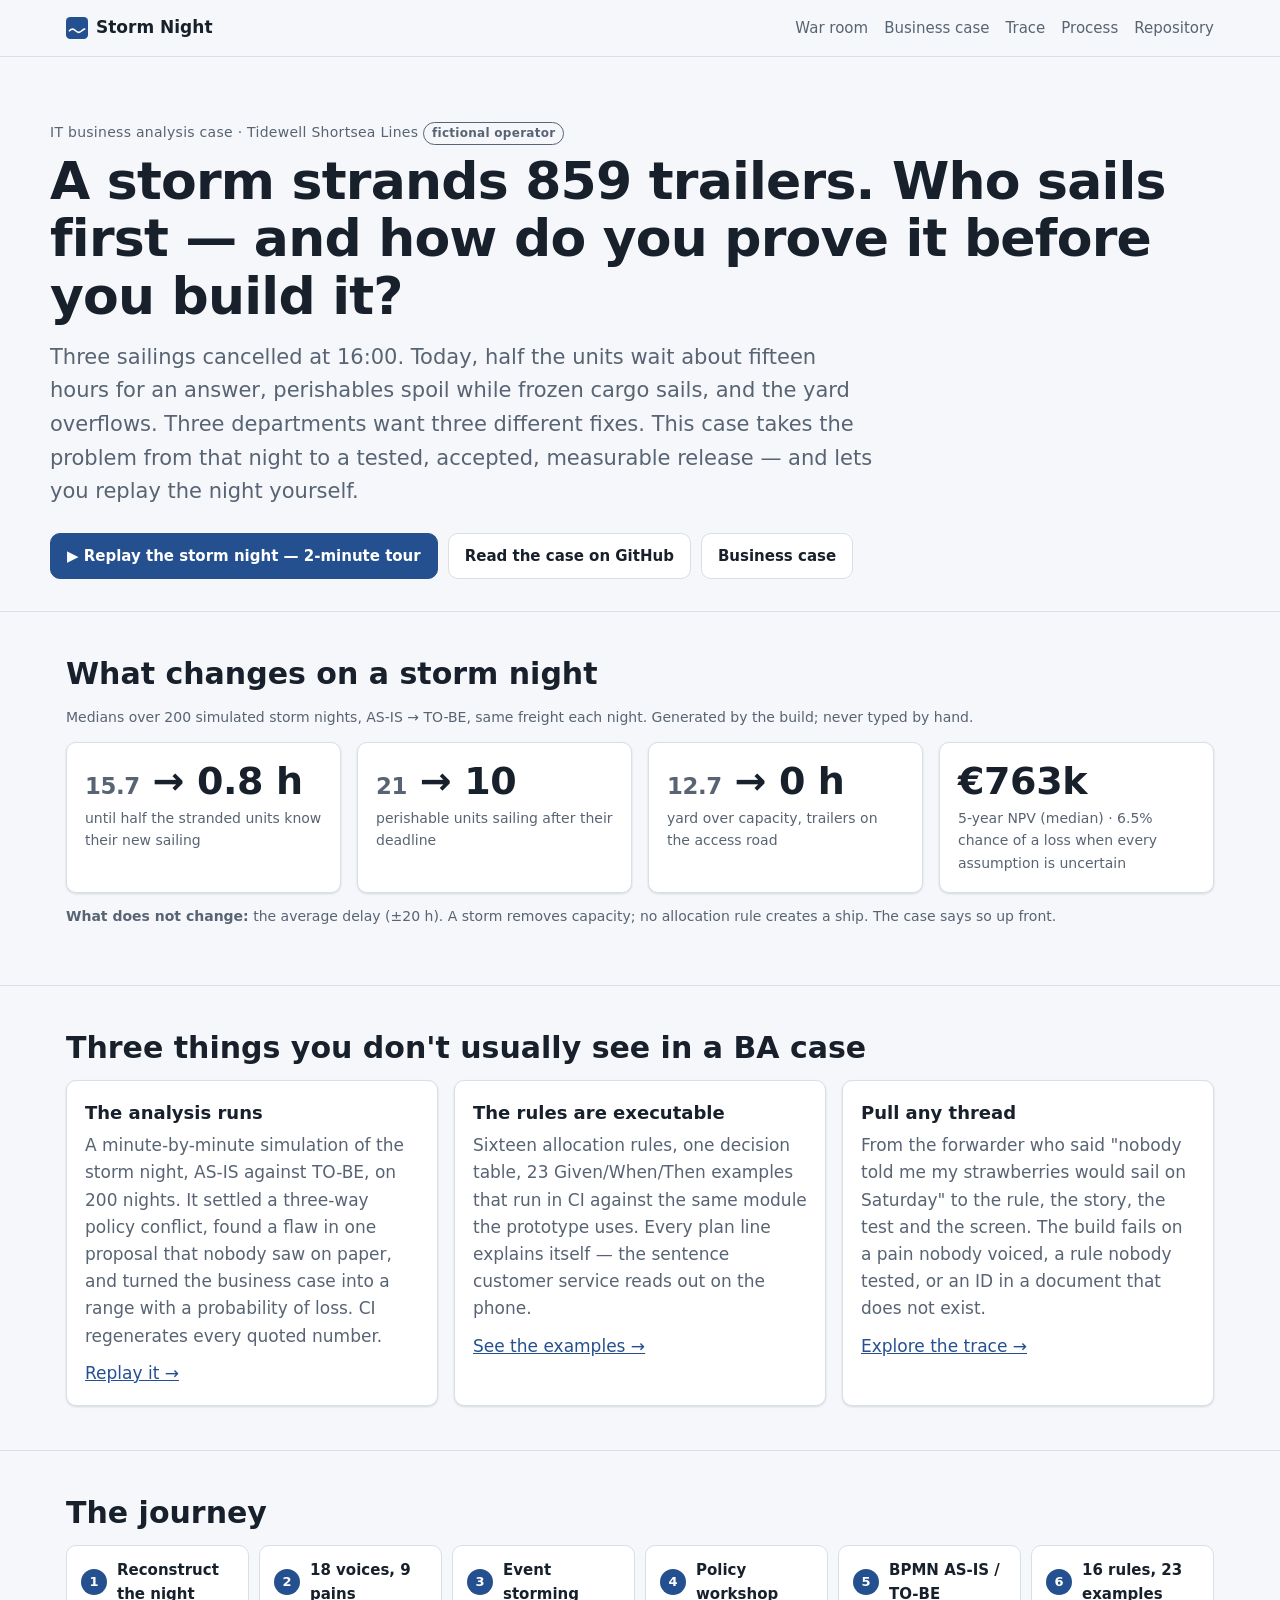
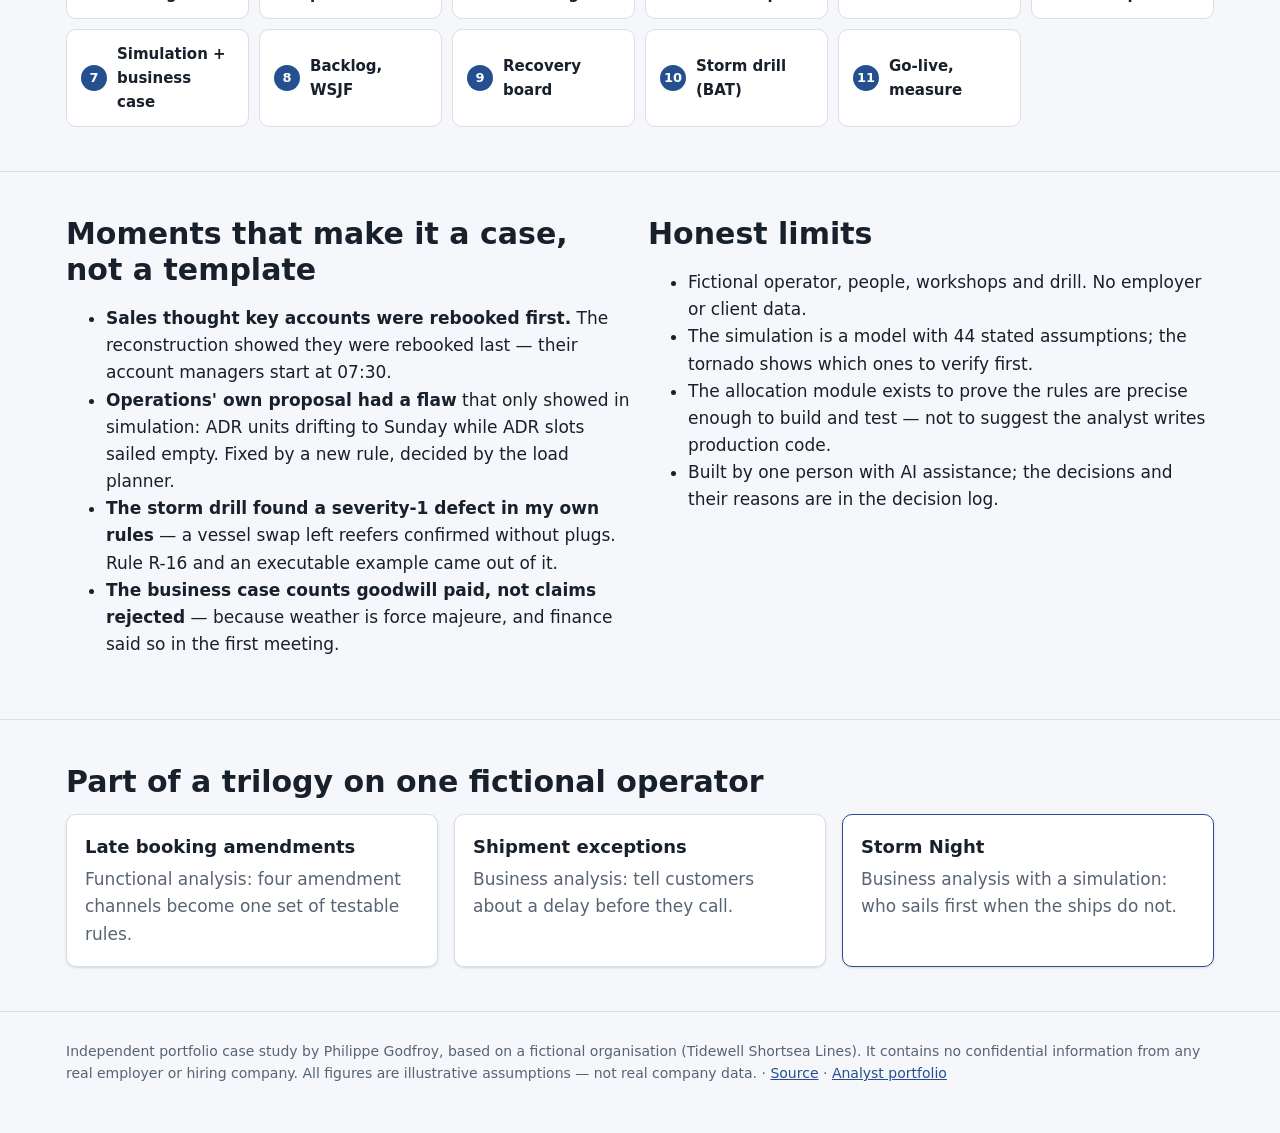
==== site/index.html @ 5435d406 "Storm Night: IT business analysis case with simulation, executable rules and enforced traceability F" ====
<!doctype html>
<html lang="en">
<head>
  <meta charset="utf-8">
  <meta name="viewport" content="width=device-width, initial-scale=1">
  <title>Storm Night Case</title>
  <meta name="description" content="IT business analysis case: when a storm cancels three sailings, who sails first — and how do you prove the answer before you build it? Simulation, executable rules, traceability in CI. Fictional operator.">
  <meta property="og:title" content="Storm Night — an IT business analysis case you can run">
  <meta property="og:description" content="859 stranded trailers, four allocation policies, 200 simulated storm nights, 23 executable examples, one decision.">
  <link rel="icon" href="assets/favicon.svg" type="image/svg+xml">
  <link rel="stylesheet" href="assets/style.css">
</head>
<body>
  <header class="site-header">
    <div class="wrap header-inner">
      <a class="brand" href="./"><svg viewBox="0 0 64 64" aria-hidden="true"><rect width="64" height="64" rx="12" fill="#24508f"/><path d="M10 40c6-6 12-6 18 0s12 6 18 0 8-5 8-5" fill="none" stroke="#fff" stroke-width="5" stroke-linecap="round"/></svg>Storm Night</a>
      <nav aria-label="Main">
        <a href="war-room/">War room</a>
        <a href="numbers/">Business case</a>
        <a href="trace/">Trace</a>
        <a href="process/">Process</a>
        <a href="https://github.com/phlppgdfry/storm-night-disruption-business-analysis">Repository</a>
      </nav>
    </div>
  </header>

  <main>
    <section class="hero wrap">
      <p class="eyebrow">IT business analysis case · Tidewell Shortsea Lines <span class="chip muted">fictional operator</span></p>
      <h1>A storm strands <span data-r="units">859</span> trailers. Who sails first — and how do you prove it before you build it?</h1>
      <p class="lede">Three sailings cancelled at 16:00. Today, half the units wait about fifteen hours for an answer, perishables spoil while frozen cargo sails, and the yard overflows. Three departments want three different fixes. This case takes the problem from that night to a tested, accepted, measurable release — and lets you replay the night yourself.</p>
      <div class="cta-row">
        <a class="btn primary" href="war-room/?tour">▶ Replay the storm night — 2-minute tour</a>
        <a class="btn" href="https://github.com/phlppgdfry/storm-night-disruption-business-analysis">Read the case on GitHub</a>
        <a class="btn" href="numbers/">Business case</a>
      </div>
    </section>

    <section class="section">
      <div class="wrap">
        <h2>What changes on a storm night</h2>
        <p class="small">Medians over <span data-r="nights">200</span> simulated storm nights, AS-IS → TO-BE, same freight each night. Generated by the build; never typed by hand.</p>
        <div class="grid cards-4">
          <div class="card"><div class="stat"><span class="from" data-r="asis.certaintyP50H">15.7</span> → <span data-r="tobe.certaintyP50H">0.8</span> h</div><div class="stat-label">until half the stranded units know their new sailing</div></div>
          <div class="card"><div class="stat"><span class="from" data-r="asis.perishablesLate">21</span> → <span data-r="tobe.perishablesLate">10</span></div><div class="stat-label">perishable units sailing after their deadline</div></div>
          <div class="card"><div class="stat"><span class="from" data-r="asis.yardHoursOver">12.7</span> → <span data-r="tobe.yardHoursOver">0</span> h</div><div class="stat-label">yard over capacity, trailers on the access road</div></div>
          <div class="card"><div class="stat"><span data-r="npv">€763k</span></div><div class="stat-label">5-year NPV (median) · <span data-r="pneg">6.5%</span> chance of a loss when every assumption is uncertain</div></div>
        </div>
        <p class="small" style="margin-top:12px"><b>What does not change:</b> the average delay (±20 h). A storm removes capacity; no allocation rule creates a ship. The case says so up front.</p>
      </div>
    </section>

    <section class="section">
      <div class="wrap">
        <h2>Three things you don't usually see in a BA case</h2>
        <div class="grid cards-3">
          <div class="card">
            <h3>The analysis runs</h3>
            <p>A minute-by-minute simulation of the storm night, AS-IS against TO-BE, on 200 nights. It settled a three-way policy conflict, found a flaw in one proposal that nobody saw on paper, and turned the business case into a range with a probability of loss. CI regenerates every quoted number.</p>
            <p style="margin-top:10px"><a href="war-room/">Replay it →</a></p>
          </div>
          <div class="card">
            <h3>The rules are executable</h3>
            <p>Sixteen allocation rules, one decision table, 23 Given/When/Then examples that run in CI against the same module the prototype uses. Every plan line explains itself — the sentence customer service reads out on the phone.</p>
            <p style="margin-top:10px"><a href="https://github.com/phlppgdfry/storm-night-disruption-business-analysis/blob/main/docs/05-rules/features/allocation.feature">See the examples →</a></p>
          </div>
          <div class="card">
            <h3>Pull any thread</h3>
            <p>From the forwarder who said "nobody told me my strawberries would sail on Saturday" to the rule, the story, the test and the screen. The build fails on a pain nobody voiced, a rule nobody tested, or an ID in a document that does not exist.</p>
            <p style="margin-top:10px"><a href="trace/">Explore the trace →</a></p>
          </div>
        </div>
      </div>
    </section>

    <section class="section">
      <div class="wrap">
        <h2>The journey</h2>
        <ol class="journey">
          <li><a href="https://github.com/phlppgdfry/storm-night-disruption-business-analysis/blob/main/docs/01-the-night/storm-kestrel-reconstruction.md"><span class="step-no">1</span>Reconstruct the night</a></li>
          <li><a href="https://github.com/phlppgdfry/storm-night-disruption-business-analysis/blob/main/docs/02-discovery/interviews.md"><span class="step-no">2</span>18 voices, 9 pains</a></li>
          <li><a href="process/#event-storming"><span class="step-no">3</span>Event storming</a></li>
          <li><a href="https://github.com/phlppgdfry/storm-night-disruption-business-analysis/blob/main/docs/03-workshops/policy-workshop.md"><span class="step-no">4</span>Policy workshop</a></li>
          <li><a href="process/"><span class="step-no">5</span>BPMN AS-IS / TO-BE</a></li>
          <li><a href="https://github.com/phlppgdfry/storm-night-disruption-business-analysis/blob/main/docs/05-rules/allocation-rules.md"><span class="step-no">6</span>16 rules, 23 examples</a></li>
          <li><a href="numbers/"><span class="step-no">7</span>Simulation + business case</a></li>
          <li><a href="https://github.com/phlppgdfry/storm-night-disruption-business-analysis/blob/main/docs/07-backlog/prioritisation.md"><span class="step-no">8</span>Backlog, WSJF</a></li>
          <li><a href="war-room/?tab=board"><span class="step-no">9</span>Recovery board</a></li>
          <li><a href="https://github.com/phlppgdfry/storm-night-disruption-business-analysis/blob/main/docs/09-acceptance/storm-drill.md"><span class="step-no">10</span>Storm drill (BAT)</a></li>
          <li><a href="https://github.com/phlppgdfry/storm-night-disruption-business-analysis/blob/main/docs/10-go-live/readiness.md"><span class="step-no">11</span>Go-live, measure</a></li>
        </ol>
      </div>
    </section>

    <section class="section">
      <div class="wrap two-col grid" style="grid-template-columns:repeat(auto-fit,minmax(300px,1fr))">
        <div>
          <h2>Moments that make it a case, not a template</h2>
          <ul>
            <li><b>Sales thought key accounts were rebooked first.</b> The reconstruction showed they were rebooked last — their account managers start at 07:30.</li>
            <li><b>Operations' own proposal had a flaw</b> that only showed in simulation: ADR units drifting to Sunday while ADR slots sailed empty. Fixed by a new rule, decided by the load planner.</li>
            <li><b>The storm drill found a severity-1 defect in my own rules</b> — a vessel swap left reefers confirmed without plugs. Rule R-16 and an executable example came out of it.</li>
            <li><b>The business case counts goodwill paid, not claims rejected</b> — because weather is force majeure, and finance said so in the first meeting.</li>
          </ul>
        </div>
        <div>
          <h2>Honest limits</h2>
          <ul>
            <li>Fictional operator, people, workshops and drill. No employer or client data.</li>
            <li>The simulation is a model with 44 stated assumptions; the tornado shows which ones to verify first.</li>
            <li>The allocation module exists to prove the rules are precise enough to build and test — not to suggest the analyst writes production code.</li>
            <li>Built by one person with AI assistance; the decisions and their reasons are in the decision log.</li>
          </ul>
        </div>
      </div>
    </section>

    <section class="section">
      <div class="wrap">
        <h2>Part of a trilogy on one fictional operator</h2>
        <div class="grid cards-3">
          <a class="card" href="https://github.com/phlppgdfry/shortsea-booking-functional-analysis" style="text-decoration:none;color:inherit"><h3>Late booking amendments</h3><p>Functional analysis: four amendment channels become one set of testable rules.</p></a>
          <a class="card" href="https://github.com/phlppgdfry/shipment-exception-management-business-analysis" style="text-decoration:none;color:inherit"><h3>Shipment exceptions</h3><p>Business analysis: tell customers about a delay before they call.</p></a>
          <div class="card" style="border-color:var(--accent)"><h3>Storm Night</h3><p>Business analysis with a simulation: who sails first when the ships do not.</p></div>
        </div>
      </div>
    </section>
  </main>

  <footer class="site-footer">
    <div class="wrap">Independent portfolio case study by Philippe Godfroy, based on a fictional organisation (Tidewell Shortsea Lines). It contains no confidential information from any real employer or hiring company. All figures are illustrative assumptions — not real company data. · <a href="https://github.com/phlppgdfry/storm-night-disruption-business-analysis">Source</a> · <a href="https://phlppgdfry.github.io/analyst-portfolio/">Analyst portfolio</a></div>
  </footer>
  <script type="module">
    const r = await fetch("data/results.json").then((x) => x.json());
    const get = (path) => path.split(".").reduce((o, k) => o?.[k], r);
    const k = (v) => `€${Math.round(v / 1000).toLocaleString("en-GB")}k`;
    for (const el of document.querySelectorAll("[data-r]")) {
      const key = el.dataset.r;
      if (key === "npv") el.textContent = k(r.businessCase.npv.p50);
      else if (key === "pneg") el.textContent = `${Math.round(r.uncertainty.probabilityNegative * 1000) / 10}%`;
      else if (key === "nights") el.textContent = r.runs.nights;
      else if (key === "units") continue;
      else { const v = get(key); if (v && typeof v.p50 === "number") el.textContent = v.p50; }
    }
  </script>
</body>
</html>
---- site/assets/style.css ----
/* Storm Night case site. Same family as the other Tidewell cases; storm-blue accent, four unit-state colours. */
:root {
  --font: ui-sans-serif, system-ui, -apple-system, "Segoe UI", Roboto, "Helvetica Neue", Arial, sans-serif;
  --mono: ui-monospace, "SF Mono", Menlo, Consolas, monospace;
  --bg: #f5f7fa;
  --surface: #ffffff;
  --sunk: #eef1f5;
  --text: #17202b;
  --muted: #586473;
  --border: #d9dfe7;
  --accent: #24508f;
  --accent-contrast: #ffffff;
  --ok: #1e7b4f;
  --warn: #9a5b00;
  --risk: #b3261e;
  /* unit states */
  --s-open: #d1495b;
  --s-held: #9b59b6;
  --s-conf: #d99a00;
  --s-sailed: #2e9e6a;
  --s-gone: #98a2b3;
  --radius: 10px;
  --shadow: 0 1px 2px rgb(16 24 40 / 6%), 0 1px 3px rgb(16 24 40 / 8%);
  --wrap: 1180px;
  --gutter: 16px;
  color-scheme: light;
}
@media (prefers-color-scheme: dark) {
  :root:not([data-theme="light"]) {
    --bg: #0d131b; --surface: #141c26; --sunk: #0f1620; --text: #e6ebf1; --muted: #9aa6b4; --border: #263241;
    --accent: #8fb4f0; --accent-contrast: #0d131b; --ok: #5cc28f; --warn: #e0a84a; --risk: #f08a82;
    --s-open: #ef6f7e; --s-held: #c39be0; --s-conf: #f2c14e; --s-sailed: #4fc58f; --s-gone: #5d6878;
    --shadow: none; color-scheme: dark;
  }
}
:root[data-theme="dark"] {
  --bg: #0d131b; --surface: #141c26; --sunk: #0f1620; --text: #e6ebf1; --muted: #9aa6b4; --border: #263241;
  --accent: #8fb4f0; --accent-contrast: #0d131b; --ok: #5cc28f; --warn: #e0a84a; --risk: #f08a82;
  --s-open: #ef6f7e; --s-held: #c39be0; --s-conf: #f2c14e; --s-sailed: #4fc58f; --s-gone: #5d6878;
  --shadow: none; color-scheme: dark;
}

*, *::before, *::after { box-sizing: border-box; }
html { scroll-behavior: smooth; }
body { margin: 0; font-family: var(--font); background: var(--bg); color: var(--text); line-height: 1.6; font-size: 17px; overflow-x: hidden; }
a { color: var(--accent); }
a:focus-visible, button:focus-visible, select:focus-visible, input:focus-visible { outline: 3px solid var(--accent); outline-offset: 2px; }
img, svg { max-width: 100%; height: auto; }
code, .mono { font-family: var(--mono); font-size: .9em; }

.wrap { max-width: var(--wrap); margin: 0 auto; padding: 0 var(--gutter); }
.measure { max-width: 70ch; }
.small { font-size: 14px; color: var(--muted); }
.note { font-size: 14px; color: var(--muted); font-style: italic; }
.hidden { display: none !important; }

.site-header { position: sticky; top: 0; z-index: 30; background: color-mix(in srgb, var(--bg) 88%, transparent); backdrop-filter: blur(8px); border-bottom: 1px solid var(--border); }
.header-inner { display: flex; align-items: center; justify-content: space-between; gap: 8px 16px; min-height: 56px; flex-wrap: wrap; padding-top: 6px; padding-bottom: 6px; }
.brand { font-weight: 700; text-decoration: none; color: var(--text); display: flex; align-items: center; gap: 8px; }
.brand svg { width: 22px; height: 22px; }
.site-header nav { display: flex; gap: 4px 16px; flex-wrap: wrap; }
.site-header nav a { color: var(--muted); text-decoration: none; font-size: 15px; }
.site-header nav a:hover, .site-header nav a[aria-current="page"] { color: var(--text); }

.hero { padding: 64px 0 32px; }
.eyebrow { color: var(--muted); font-size: 14px; letter-spacing: .02em; margin: 0 0 8px; }
h1 { font-size: clamp(30px, 5.4vw, 52px); line-height: 1.1; margin: 0 0 16px; letter-spacing: -0.015em; }
h2 { font-size: clamp(22px, 3vw, 30px); line-height: 1.2; margin: 0 0 14px; }
h3 { font-size: 18px; margin: 6px 0 4px; }
.lede { font-size: clamp(18px, 2.4vw, 21px); color: var(--muted); max-width: 62ch; margin: 0 0 24px; }
.section { padding: 44px 0; border-top: 1px solid var(--border); }
.sub-hero { padding: 40px 0 12px; }
.crumbs { font-size: 14px; color: var(--muted); margin: 0 0 8px; }
.crumbs a { color: var(--muted); }

.cta-row { display: flex; flex-wrap: wrap; gap: 10px; }
.btn { display: inline-flex; align-items: center; gap: 6px; padding: 10px 16px; border-radius: var(--radius); border: 1px solid var(--border); background: var(--surface); color: var(--text); text-decoration: none; font: inherit; font-weight: 600; font-size: 15px; cursor: pointer; }
.btn:hover { border-color: var(--accent); }
.btn.primary { background: var(--accent); color: var(--accent-contrast); border-color: var(--accent); }
.btn.small-btn { padding: 6px 12px; font-size: 14px; }
.btn:disabled { opacity: .45; cursor: not-allowed; }

.grid { display: grid; gap: 16px; }
.cards-3 { grid-template-columns: repeat(auto-fit, minmax(240px, 1fr)); }
.cards-4 { grid-template-columns: repeat(auto-fit, minmax(190px, 1fr)); }
.card { background: var(--surface); border: 1px solid var(--border); border-radius: var(--radius); padding: 18px; box-shadow: var(--shadow); }
.card p { margin: 0; color: var(--muted); }
.card h3 { margin-top: 0; }
.stat { font-size: clamp(28px, 4vw, 38px); font-weight: 750; line-height: 1.1; letter-spacing: -0.01em; }
.stat .from { color: var(--muted); font-weight: 600; font-size: .6em; }
.stat-label { color: var(--muted); font-size: 14px; margin-top: 4px; }

.chip { display: inline-block; font-size: 12px; font-weight: 600; padding: 1px 8px; border-radius: 999px; border: 1px solid currentColor; white-space: nowrap; }
.chip.ok { color: var(--ok); } .chip.warn { color: var(--warn); } .chip.risk { color: var(--risk); } .chip.muted { color: var(--muted); }

.table-wrap { overflow-x: auto; border: 1px solid var(--border); border-radius: var(--radius); background: var(--surface); }
table { border-collapse: collapse; width: 100%; font-size: 15px; }
th, td { text-align: left; padding: 9px 12px; border-bottom: 1px solid var(--border); vertical-align: top; }
th { color: var(--muted); font-weight: 600; font-size: 12.5px; text-transform: uppercase; letter-spacing: .04em; }
td.num, th.num { text-align: right; font-variant-numeric: tabular-nums; }
tr:last-child td { border-bottom: none; }

.journey { list-style: none; padding: 0; margin: 0; display: grid; grid-template-columns: repeat(auto-fit, minmax(170px, 1fr)); gap: 10px; }
.journey a { display: flex; align-items: center; gap: 10px; padding: 12px 14px; background: var(--surface); border: 1px solid var(--border); border-radius: var(--radius); text-decoration: none; color: var(--text); font-weight: 600; font-size: 15px; height: 100%; }
.journey a:hover { border-color: var(--accent); }
.step-no { display: inline-grid; place-items: center; width: 26px; height: 26px; border-radius: 50%; background: var(--accent); color: var(--accent-contrast); font-size: 13px; flex: none; }

.site-footer { border-top: 1px solid var(--border); padding: 28px 0 48px; color: var(--muted); font-size: 14px; }

/* ---------- War room ---------- */
.tabs { display: flex; flex-wrap: wrap; gap: 6px; border-bottom: 1px solid var(--border); margin: 8px 0 18px; }
.tabs button { font: inherit; font-size: 15px; font-weight: 600; padding: 10px 14px; border: 0; border-bottom: 3px solid transparent; background: none; color: var(--muted); cursor: pointer; }
.tabs button[aria-selected="true"] { color: var(--text); border-bottom-color: var(--accent); }
.controls { display: flex; flex-wrap: wrap; gap: 10px 14px; align-items: center; margin: 0 0 14px; }
.clock { font-family: var(--mono); font-size: 22px; font-weight: 700; min-width: 7.5ch; }
.controls input[type="range"] { flex: 1 1 240px; accent-color: var(--accent); }
.seg { display: inline-flex; border: 1px solid var(--border); border-radius: 999px; overflow: hidden; background: var(--surface); }
.seg button { font: inherit; font-size: 14px; padding: 6px 12px; border: 0; background: transparent; color: var(--text); cursor: pointer; }
.seg button[aria-pressed="true"] { background: var(--accent); color: var(--accent-contrast); font-weight: 600; }
.legend { display: flex; flex-wrap: wrap; gap: 6px 16px; list-style: none; padding: 0; margin: 0 0 12px; font-size: 14px; color: var(--muted); }
.legend li { display: flex; align-items: center; gap: 6px; }
.dot { width: 11px; height: 11px; border-radius: 50%; display: inline-block; flex: none; }
.dot.open { background: var(--s-open); } .dot.held { background: var(--s-held); } .dot.conf { background: var(--s-conf); } .dot.sailed { background: var(--s-sailed); } .dot.gone { background: var(--s-gone); }
.dot.ring { background: transparent; border: 2px solid var(--text); }

.replay { display: grid; gap: 16px; }
.lane { background: var(--surface); border: 1px solid var(--border); border-radius: var(--radius); box-shadow: var(--shadow); overflow: hidden; }
.lane-h { display: flex; justify-content: space-between; align-items: baseline; gap: 8px; flex-wrap: wrap; padding: 10px 14px; border-bottom: 1px solid var(--border); }
.lane-h h2 { font-size: 17px; margin: 0; }
.lane-b { display: grid; grid-template-columns: minmax(0, 1.5fr) minmax(0, 1fr); gap: 0; }
@media (max-width: 820px) { .lane-b { grid-template-columns: 1fr; } }
.lane canvas { display: block; width: 100%; height: auto; background: var(--sunk); }
.meters { padding: 12px 14px; display: grid; gap: 8px; align-content: start; border-left: 1px solid var(--border); }
@media (max-width: 820px) { .meters { border-left: 0; border-top: 1px solid var(--border); } }
.meter { display: grid; grid-template-columns: 1fr auto; gap: 2px 8px; font-size: 14px; }
.meter b { font-variant-numeric: tabular-nums; font-size: 15px; }
.bar { grid-column: 1 / 3; height: 7px; background: var(--sunk); border-radius: 4px; overflow: hidden; position: relative; }
.bar i { display: block; height: 100%; background: var(--accent); border-radius: 4px; transition: width .15s linear; }
.bar i.over { background: var(--risk); }
.bar .cap { position: absolute; top: -2px; bottom: -2px; width: 2px; background: var(--text); opacity: .6; }
.ticker { list-style: none; margin: 4px 0 0; padding: 0; font-size: 13px; font-family: var(--mono); color: var(--muted); }
.ticker li { padding: 3px 0; border-top: 1px dashed var(--border); }
.ticker li.alert { color: var(--risk); } .ticker li.good { color: var(--ok); }

/* Board */
.board-head { display: flex; flex-wrap: wrap; gap: 10px 18px; align-items: center; justify-content: space-between; padding: 12px 14px; border-bottom: 1px solid var(--border); }
.board-head .counts { display: flex; flex-wrap: wrap; gap: 6px 14px; font-size: 14px; color: var(--muted); }
.board-head .counts b { color: var(--text); }
.board-grid { display: grid; gap: 16px; grid-template-columns: minmax(0, 1.25fr) minmax(0, 1fr); align-items: start; }
@media (max-width: 920px) { .board-grid { grid-template-columns: 1fr; } }
.cap-table td { font-size: 14px; }
.cap-table .bar { height: 8px; min-width: 70px; }
.filters { display: flex; flex-wrap: wrap; gap: 6px; padding: 10px 14px; border-bottom: 1px solid var(--border); align-items: center; }
.filters button { font: inherit; font-size: 13px; padding: 4px 10px; border-radius: 999px; border: 1px solid var(--border); background: var(--surface); color: var(--text); cursor: pointer; }
.filters button[aria-pressed="true"] { background: var(--accent); color: var(--accent-contrast); border-color: var(--accent); }
.filters input { font: inherit; font-size: 14px; padding: 5px 10px; border-radius: 999px; border: 1px solid var(--border); background: var(--surface); color: var(--text); flex: 1 1 140px; min-width: 0; }
.ulist { list-style: none; margin: 0; padding: 0; max-height: 520px; overflow: auto; }
.urow { display: grid; grid-template-columns: 74px minmax(0, 1fr) auto; gap: 2px 10px; align-items: center; width: 100%; text-align: left; padding: 8px 14px; border: 0; border-bottom: 1px solid var(--border); border-left: 4px solid transparent; background: none; font: inherit; color: inherit; cursor: pointer; }
.urow:hover { background: color-mix(in srgb, var(--accent) 6%, transparent); }
.urow[aria-current="true"] { background: color-mix(in srgb, var(--accent) 11%, transparent); border-left-color: var(--accent); }
.urow .id { font-family: var(--mono); font-size: 13px; }
.urow .what { font-size: 14px; overflow: hidden; text-overflow: ellipsis; white-space: nowrap; }
.urow .to { font-family: var(--mono); font-size: 13px; font-weight: 700; }
.panel { background: var(--surface); border: 1px solid var(--border); border-radius: var(--radius); box-shadow: var(--shadow); }
.panel-h { display: flex; justify-content: space-between; align-items: baseline; gap: 8px; padding: 12px 14px; border-bottom: 1px solid var(--border); flex-wrap: wrap; }
.panel-h h2, .panel-h h3 { font-size: 16px; margin: 0; }
.panel-b { padding: 14px; }
.reasons { list-style: none; margin: 8px 0 0; padding: 0; font-family: var(--mono); font-size: 13px; }
.reasons li { padding: 4px 0 4px 10px; border-left: 3px solid var(--border); margin: 2px 0; }
.reasons li.rule { border-left-color: var(--accent); }
.reasons li.final { border-left-color: var(--ok); font-weight: 700; }
.reasons li.bad { border-left-color: var(--risk); color: var(--risk); }
.facts { display: grid; grid-template-columns: max-content 1fr; gap: 3px 14px; font-size: 14px; margin: 8px 0; }
.facts dt { color: var(--muted); } .facts dd { margin: 0; }
.form-row { display: flex; flex-wrap: wrap; gap: 8px; align-items: center; margin-top: 10px; }
.form-row select { font: inherit; font-size: 14px; padding: 6px 8px; border-radius: 8px; border: 1px solid var(--border); background: var(--surface); color: var(--text); max-width: 100%; }
.msg { border: 1px solid var(--border); border-radius: 8px; overflow: hidden; margin-top: 12px; font-size: 14px; }
.msg .mh { background: var(--sunk); padding: 6px 12px; font-size: 13px; color: var(--muted); }
.msg .mb { padding: 10px 12px; white-space: pre-wrap; font-family: var(--mono); font-size: 12.5px; overflow-x: auto; }
.audit { list-style: none; padding: 0; margin: 6px 0 0; font-size: 13px; color: var(--muted); }

/* Policy lab */
.policy-grid { display: grid; gap: 14px; grid-template-columns: repeat(auto-fit, minmax(240px, 1fr)); }
.policy { text-align: left; font: inherit; color: inherit; cursor: pointer; }
.policy[aria-pressed="true"] { border-color: var(--accent); box-shadow: 0 0 0 2px var(--accent); }
.policy .owner { font-size: 13px; color: var(--muted); }
.hbars { display: grid; gap: 6px; margin-top: 10px; }
.hbar { display: grid; grid-template-columns: 1fr auto; font-size: 13px; gap: 2px 8px; }
.hbar .bar { height: 6px; }

/* Tour */
.tour { position: fixed; left: 50%; transform: translateX(-50%); bottom: 14px; z-index: 50; width: min(760px, calc(100vw - 24px)); background: var(--text); color: var(--bg); border-radius: var(--radius); padding: 12px 16px; display: flex; gap: 10px 14px; align-items: center; justify-content: space-between; flex-wrap: wrap; box-shadow: 0 10px 32px rgb(0 0 0 / 30%); }
.tour p { margin: 0; font-size: 15px; flex: 1 1 320px; }
.tour .tour-step { font-size: 12px; opacity: .7; display: block; }
.tour-actions { display: flex; gap: 6px; }
.tour button { font: inherit; font-size: 14px; padding: 6px 12px; border-radius: 999px; border: 1px solid currentColor; background: transparent; color: inherit; cursor: pointer; }
.tour button:disabled { opacity: .4; }
.tour-flash { animation: flash 1.4s ease-out 1; }
@keyframes flash { from { box-shadow: 0 0 0 5px color-mix(in srgb, var(--accent) 65%, transparent); } to { box-shadow: 0 0 0 0 transparent; } }
@media (prefers-reduced-motion: reduce) { .tour-flash { animation: none; } html { scroll-behavior: auto; } .bar i { transition: none; } }

/* Trace explorer */
.trace-wrap { position: relative; overflow-x: auto; border: 1px solid var(--border); border-radius: var(--radius); background: var(--surface); }
.trace { position: relative; display: grid; grid-auto-flow: column; grid-auto-columns: 132px; gap: 26px; padding: 14px; min-width: max-content; }
.trace svg.edges { position: absolute; inset: 0; pointer-events: none; overflow: visible; }
.tcol h3 { font-size: 11.5px; text-transform: uppercase; letter-spacing: .05em; color: var(--muted); margin: 0 0 8px; }
.tnode { display: block; width: 100%; text-align: left; font: inherit; font-size: 12px; line-height: 1.25; padding: 5px 7px; margin: 0 0 6px; border-radius: 6px; border: 1px solid var(--border); background: var(--surface); color: var(--text); cursor: pointer; position: relative; z-index: 1; }
.tnode b { font-family: var(--mono); font-size: 11.5px; display: block; }
.tnode span { display: -webkit-box; -webkit-line-clamp: 2; -webkit-box-orient: vertical; overflow: hidden; color: var(--muted); }
.tnode.on { border-color: var(--accent); background: color-mix(in srgb, var(--accent) 12%, var(--surface)); }
.tnode.sel { box-shadow: 0 0 0 2px var(--accent); }
.trace.dim .tnode:not(.on) { opacity: .28; }
.tpanel { position: sticky; top: 70px; }

/* Process: BPMN + event storming */
.bpmn-figure { margin: 0; background: #fff; border: 1px solid var(--border); border-radius: var(--radius); padding: 12px; overflow-x: auto; }
.bpmn-figure img { max-width: none; width: 1500px; height: auto; display: block; }
.bpmn-figure figcaption { color: #586473; font-size: 14px; margin-top: 8px; }
.es-legend { display: flex; flex-wrap: wrap; gap: 6px 14px; list-style: none; padding: 0; margin: 0 0 12px; font-size: 14px; }
.es-legend li { display: flex; align-items: center; gap: 6px; }
.swatch { width: 16px; height: 16px; border-radius: 3px; display: inline-block; }
.board-scroll { overflow-x: auto; border: 1px solid var(--border); border-radius: var(--radius); background: var(--surface); padding: 14px; }
.es-board { display: grid; grid-auto-flow: column; grid-auto-columns: 180px; gap: 12px; min-width: max-content; }
.es-col { display: flex; flex-direction: column; gap: 8px; }
.es-col h3 { font-size: 11.5px; text-transform: uppercase; letter-spacing: .05em; color: var(--muted); margin: 0 0 2px; }
.sticky { color: #17202b; padding: 7px 9px; border-radius: 3px; font-size: 13.5px; line-height: 1.3; box-shadow: 0 1px 2px rgb(0 0 0 / 18%); }
.s-event { background: #f6a04d; } .s-command { background: #7db3e8; } .s-actor { background: #f5e27a; } .s-policy { background: #c9a9e9; } .s-read { background: #9fd8a5; } .s-hot { background: #b8322a; color: #fff; transform: rotate(-1.5deg); }

/* Numbers page */
.tornado .row { display: grid; grid-template-columns: minmax(0, 1.2fr) minmax(0, 2fr); gap: 10px; align-items: center; padding: 6px 0; border-bottom: 1px solid var(--border); font-size: 14px; }
.tornado .track { position: relative; height: 18px; }
.tornado .seg-l, .tornado .seg-h { position: absolute; top: 2px; height: 14px; }
.tornado .seg-l { background: var(--s-open); border-radius: 3px 0 0 3px; }
.tornado .seg-h { background: var(--s-sailed); border-radius: 0 3px 3px 0; }
.tornado .mid { position: absolute; top: -3px; bottom: -3px; width: 2px; background: var(--text); }
.tornado .zero { position: absolute; top: -3px; bottom: -3px; width: 1px; background: var(--risk); }
.slider-row { display: grid; grid-template-columns: minmax(0, 1fr) 90px; gap: 2px 10px; align-items: center; margin: 10px 0; font-size: 14px; }
.slider-row input { grid-column: 1 / 3; accent-color: var(--accent); width: 100%; }
.slider-row output { text-align: right; font-weight: 700; font-variant-numeric: tabular-nums; }
.big-npv { font-size: clamp(32px, 5vw, 46px); font-weight: 800; letter-spacing: -0.02em; }

@media print { .site-header, .cta-row, .tour, .controls { display: none; } body { background: #fff; } }
td.mono, .mono { white-space: nowrap; }
.policy { display: flex; flex-direction: column; justify-content: flex-start; }
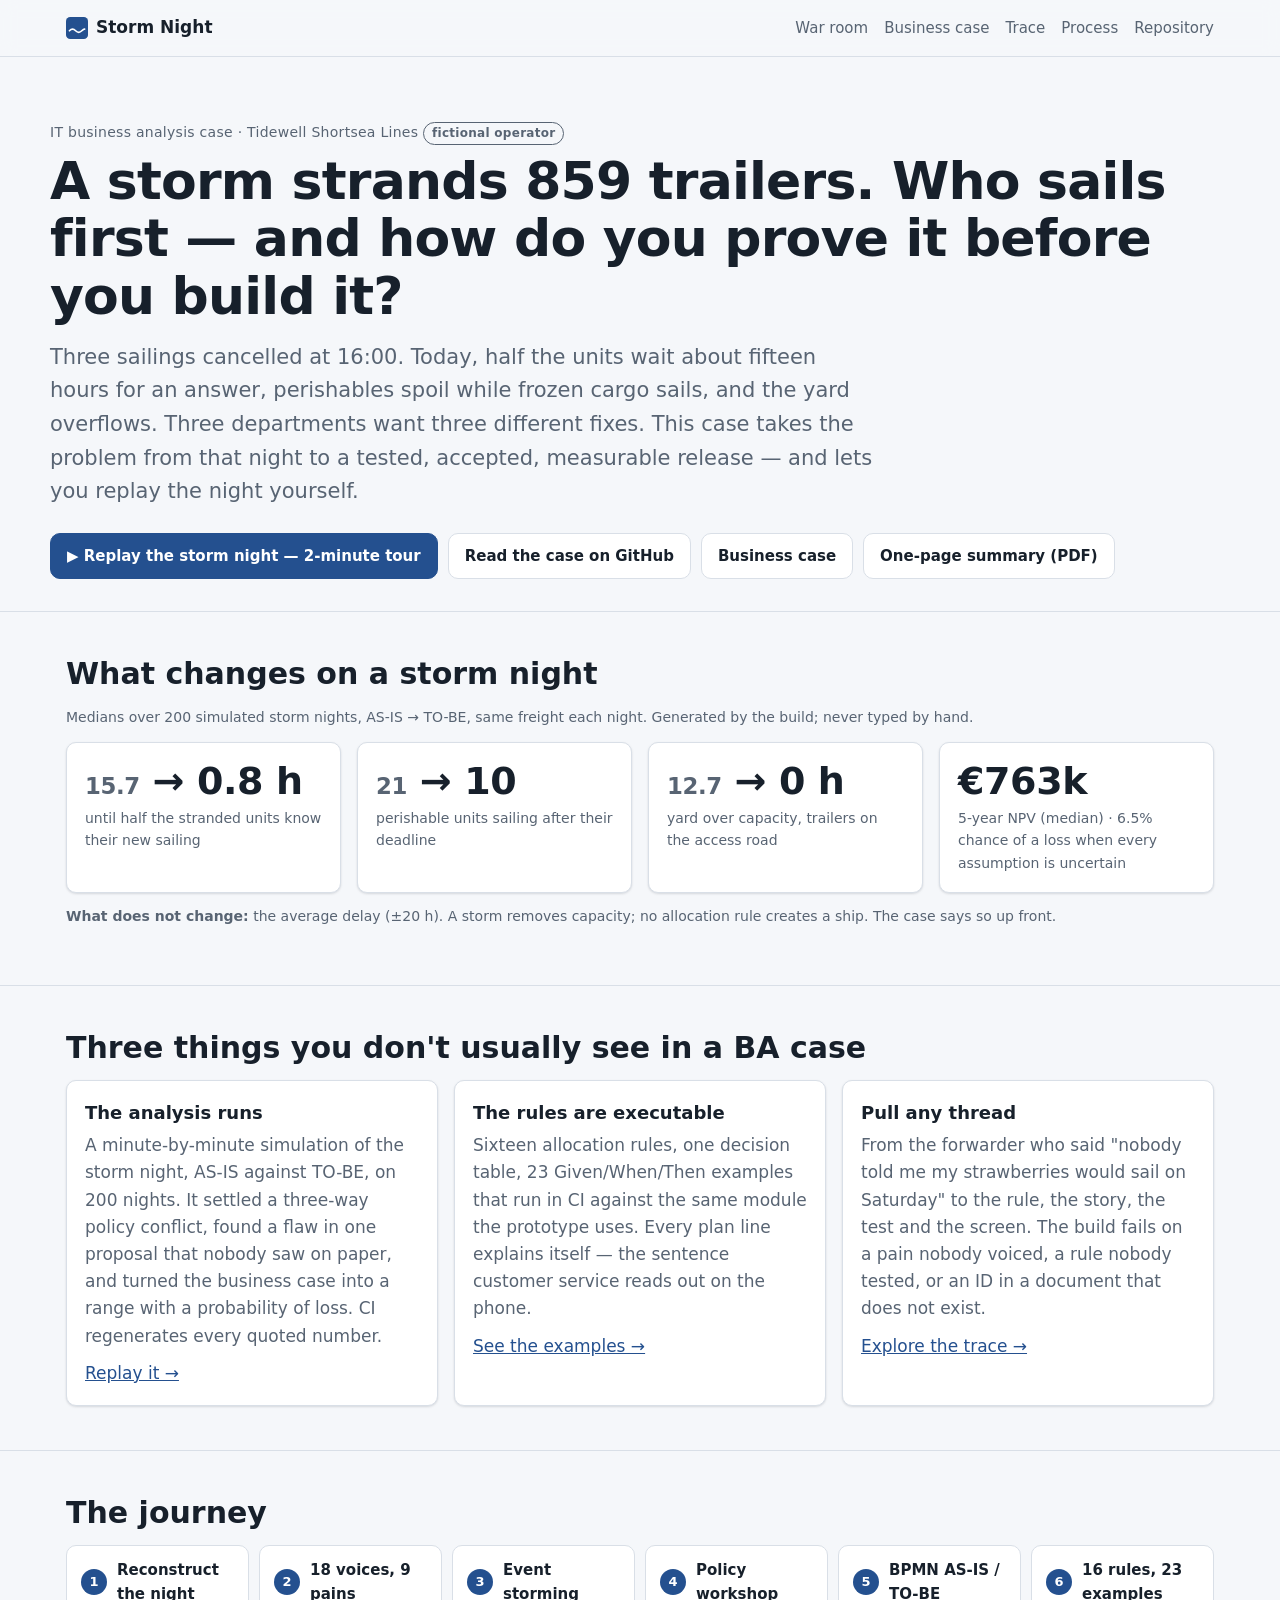
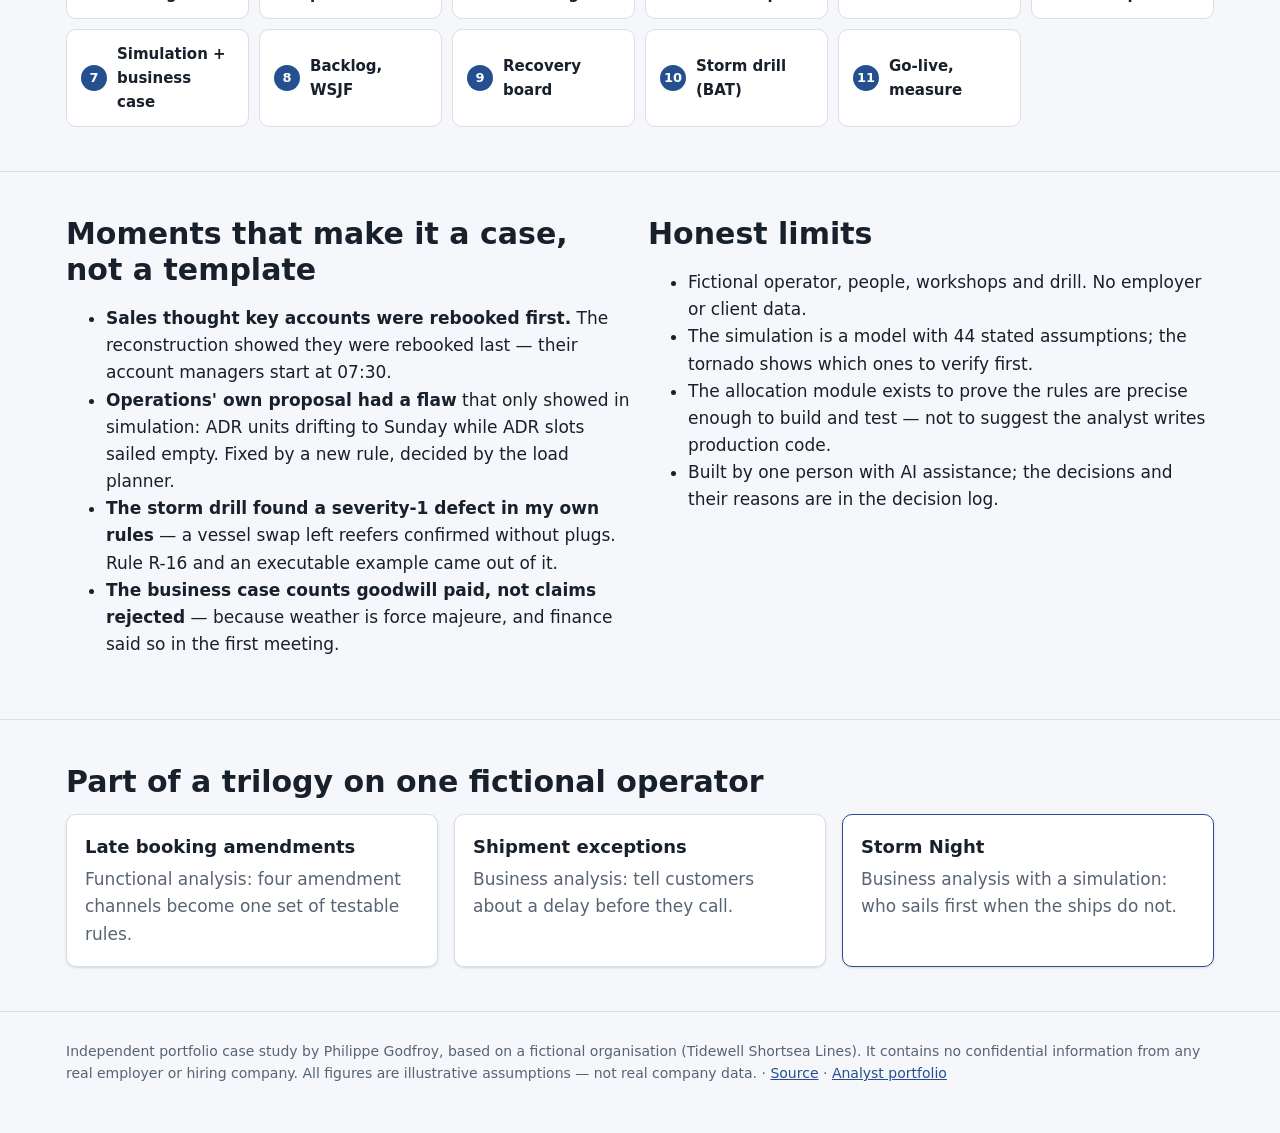
==== commit ef3cc91f: "Add replay GIF, social preview card and one-page summary PDF scripts/build_media.py renders them fro" ====
--- a/site/index.html
+++ b/site/index.html
@@ -7,6 +7,12 @@
   <meta name="description" content="IT business analysis case: when a storm cancels three sailings, who sails first — and how do you prove the answer before you build it? Simulation, executable rules, traceability in CI. Fictional operator.">
   <meta property="og:title" content="Storm Night — an IT business analysis case you can run">
   <meta property="og:description" content="859 stranded trailers, four allocation policies, 200 simulated storm nights, 23 executable examples, one decision.">
+  <meta property="og:type" content="website">
+  <meta property="og:url" content="https://phlppgdfry.github.io/storm-night-disruption-business-analysis/">
+  <meta property="og:image" content="https://phlppgdfry.github.io/storm-night-disruption-business-analysis/media/social-preview.png">
+  <meta property="og:image:width" content="1280">
+  <meta property="og:image:height" content="640">
+  <meta name="twitter:card" content="summary_large_image">
   <link rel="icon" href="assets/favicon.svg" type="image/svg+xml">
   <link rel="stylesheet" href="assets/style.css">
 </head>
@@ -33,6 +39,7 @@
         <a class="btn primary" href="war-room/?tour">▶ Replay the storm night — 2-minute tour</a>
         <a class="btn" href="https://github.com/phlppgdfry/storm-night-disruption-business-analysis">Read the case on GitHub</a>
         <a class="btn" href="numbers/">Business case</a>
+        <a class="btn" href="media/one-page-summary.pdf">One-page summary (PDF)</a>
       </div>
     </section>
 
